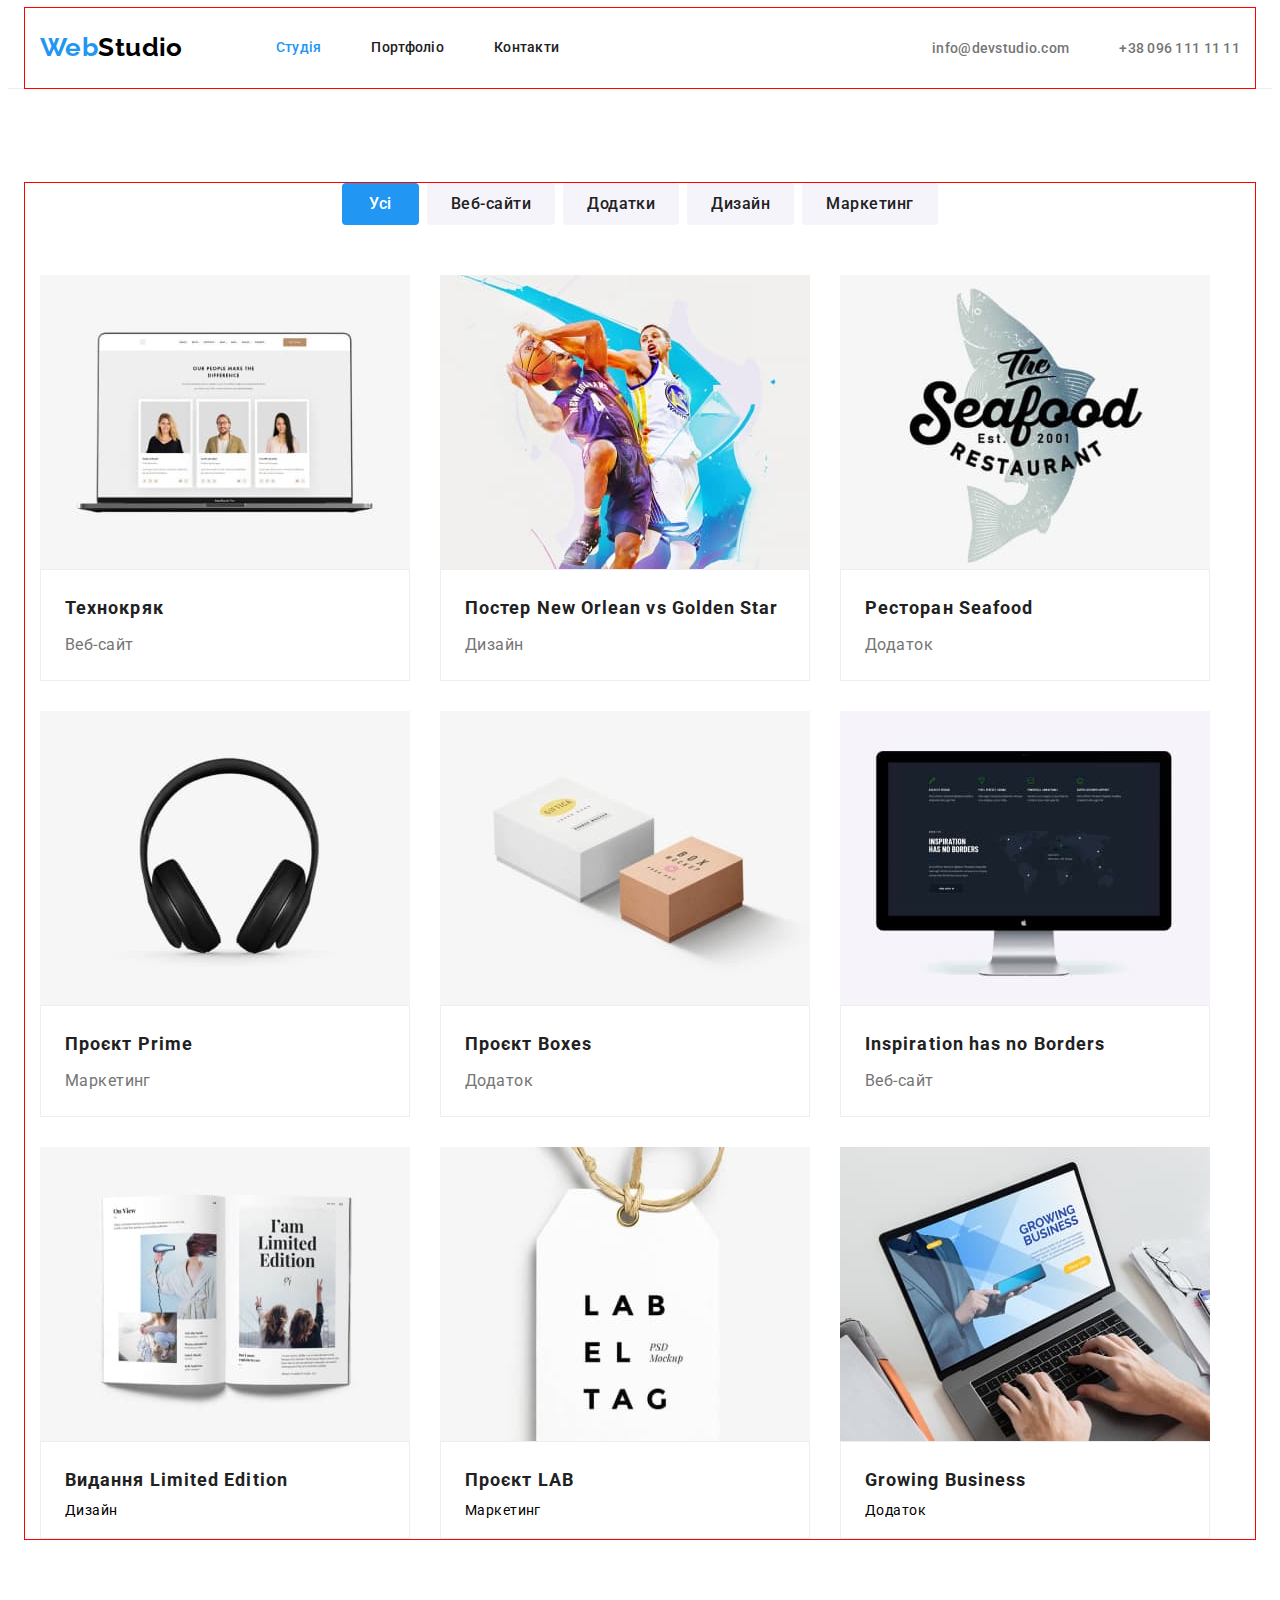
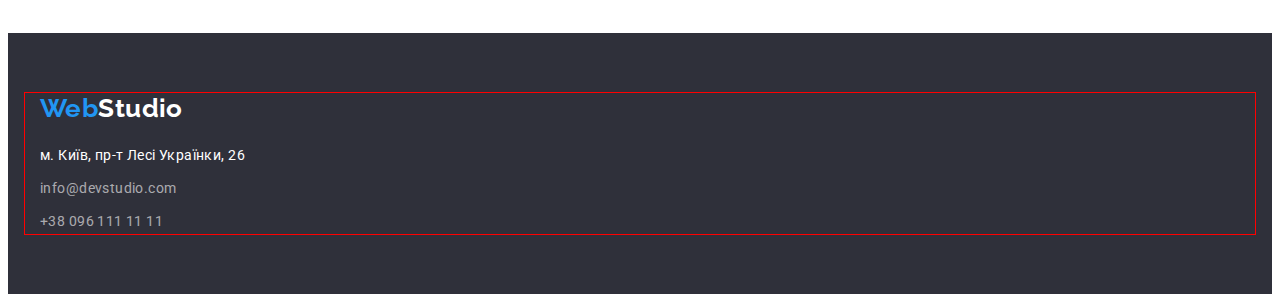
==== portfolio.html @ 40785bff "created new repository" ====
<!DOCTYPE html>
<html lang="uk">
<head>
    <meta charset="UTF-8">
    <meta http-equiv="X-UA-Compatible" content="IE=edge">
    <meta name="viewport" content="width=device-width, initial-scale=1.0">
    <title>Document</title>
    <link rel="preconnect" href="https://fonts.googleapis.com">
    <link rel="preconnect" href="https://fonts.gstatic.com" crossorigin>
    <link href="https://fonts.googleapis.com/css2?family=Raleway:wght@700&family=Roboto:wght@400;500;700;900&display=swap" rel="stylesheet">
    <link rel="stylesheet" href="https://cdnjs.cloudflare.com/ajax/libs/modern-normalize/1.1.0/modern-normalize.min.css" integrity="sha512-wpPYUAdjBVSE4KJnH1VR1HeZfpl1ub8YT/NKx4PuQ5NmX2tKuGu6U/JRp5y+Y8XG2tV+wKQpNHVUX03MfMFn9Q==" crossorigin="anonymous" referrerpolicy="no-referrer" />
    <link rel="stylesheet" href="./css/styles.css">
</head>
<body>
   <!--Шапка сайту-->
   <header class="header">
    <div class="container header-container">
        <nav class="header-navigation">
        <a href="/" class="header-logo">
            <span class="header-logo-part">Web</span>Studio
        </a>
        <ul class="header-list">
            <li class="header-item"><a href="./index.html" class="header-link link current">Студія</a></li>
            <li class="header-item"><a href="" class="header-link link">Портфоліо</a></li>
            <li class="header-item"><a href="" class="header-link link">Контакти</a></li>
        </ul>
    </nav>
        <ul class="header-contacts">
            <li class="header-item">
                <a href="mailto:info@devstudio.com" class="header-mail link">info@devstudio.com</a>
            </li>
            <li class="header-item">
                <a href="tel:+380961111111" class="header-tel link">+38 096 111 11 11</a>
            </li>
        </ul>
    </div>
</header> 
<main>
<section class="section portfolio">
    <div class="container">
        <h1 class="section-title visually-hidden">Портфоліо</h1>
        <ul class="section-list-btn">
            <li class="section-item-btn"><button type="button" class="button button-primary">Усі</button></li>
            <li class="section-item-btn"><button type="button" class="button button-secondary">Веб-сайти</button></li>
            <li class="section-item-btn"><button type="button" class="button button-secondary">Додатки</button></li>
            <li class="section-item-btn"><button type="button" class="button button-secondary">Дизайн</button></li>
            <li class="section-item-btn"><button type="button" class="button button-secondary">Маркетинг</button></li>
        </ul>
        <ul class="section-list-card">
            <li class="section-item-card">
               <img src="./images/технокряк.jpg" alt="сторінка сайту з членами команди" width="370" height="294">
               <div class="card">
                   <h3 class="section-subtitle-description">Технокряк</h3>
                   <p class="section-text-choise">Веб-сайт</p>
               </div>
            </li>
            <li class="section-item-card">
                <img src="./images/постер.jpg" alt="постер з баскетболістами" width="370" height="294">
                <div class="card">
                    <h3 class="section-subtitle-description">Постер New Orlean vs Golden Star</h3>
                    <p class="section-text-choise">Дизайн</p>
                </div>
            </li>
            <li class="section-item-card">
                <img src="./images/ресторан.jpg" alt="лого ресторану Seafood" width="370" height="294">
                <div class="card">
                    <h3 class="section-subtitle-description">Ресторан Seafood</h3>
                    <p class="section-text-choise">Додаток</p>
                </div>
            </li>
            <li class="section-item-card">
                <img src="./images/прайм.jpg" alt="фото навушників" width="370" height="294">
                <div class="card">
                    <h3 class="section-subtitle-description">Проєкт Prime</h3>
                    <p class="section-text-choise">Маркетинг</p>
                </div>
            </li>
            <li class="section-item-card">
                <img src="./images/проєкт.jpg" alt="фото коробок" width="370" height="294">
                <div class="card">
                    <h3 class="section-subtitle-description">Проєкт Boxes</h3>
                    <p class="section-text-choise">Додаток</p>
                </div>
            </li>
            <li class="section-item-card">
            <img src="./images/безграниць.jpg" alt="веб-сайт на моніторі" width="370" height="294">
                <div class="card">
                    <h3 class="section-subtitle-description">Inspiration has no Borders</h3>
                    <p class="section-text-choise">Веб-сайт</p>
                </div>
            </li>
            <li class="section-item-card">
            <img src="./images/видання.jpg" alt="фото журналу" width="370" height="294">
                <div class="card">
                    <h3 class="section-subtitle-description">Видання Limited Edition</h3>
                    <p>Дизайн</p>
                </div>
            </li>
            <li class="section-item-card">
            <img src="./images/лаб.jpg" alt="фото лейби проекту" width="370" height="294">
                <div class="card">
                    <h3 class="section-subtitle-description">Проєкт LAB</h3>
                    <p>Маркетинг</p>
                </div>
            </li>
            <li class="section-item-card">
            <img src="./images/бізнес.jpg" alt="веб-сайт на моніторі ноутбука" width="370" height="294">
                <div class="card">
                    <h3 class="section-subtitle-description">Growing Business</h3>
                    <p>Додаток</p>
                </div>
            </li>
        </ul>
    </div>
</section>
</main>
<!--Футер-->
<footer class="footer">
    <div class="container">
        <a href="/" class="footer-logo"><span class="footer-logo-part">Web</span>Studio</a>
        <address class="footer-address">м. Київ, пр-т Лесі Українки, 26</address>
        <ul class="footer-list">
         <li class="footer-item footer-mail"><a href="mailto:info@devstudio.com" class="footer-mail link">info@devstudio.com</a></li>
         <li class="footer-item"><a href="tel:+380961111111" class="footer-tel link">+38 096 111 11 11</a></li>
        </ul> 
    </div>
 </footer>
</body>
</html>
---- css/styles.css ----
/* Колір основного тексту #757575 */

/* Другорядний колір тексту #212121 */ 

/* Білий колір #FFFFFF */

/* Чорний колір #000000 */

/* Акцент колір #2196F3 */

/* ФОН */

/* Колір із прозорістю rgba(255, 255, 255, 0.6); */

/* Другорядний колір фону #F5F4FA */

/* Основний колір фону #F5F5F5 */

/* Колір хедеру та футеру #2F303A */

:root {
    --primary-text-color: #757575;
    --secondary-text-color: #212121;
    --accent-color: #2196F3;
    --background-color: #FFFFFF;
    --black-color: #000000;
    --white-color: #FFFFFF;
    --header-footer-color: #2F303A; 
    --transparent-color: rgba(255, 255, 255, 0.6);
    --main-line-heigh:
    
    
}

p, 
h1, 
h2, 
h3, 
h4, 
h5, 
h6 {
    margin: 0;
}

ul, 
ol {
    margin: 0;
    padding: 0;
    list-style: none;
}

img {
    display: block;
    max-width: 100%;
    height: auto;
}

body {
    background-color: var(--background-color);
    font-family: 'Roboto', sans-serif;

    font-size: 14px;
    letter-spacing: 0.03em
}

.link {
text-decoration: none;
}

.container {
    width: 1200px;
    padding-left: 15px;
    padding-right: 15px;
    outline: 1px solid red;
    margin: 0 auto;
}

.visually-hidden {
    position: absolute;
    white-space: nowrap;
    width: 1px;
    height: 1px;
    overflow: hidden;
    border: 0;
    padding: 0;
    clip: rect(0 0 0 0);
    clip-path: inset(50%);
    margin: -1px;
}

/* ----------------Шапка сайту--------------- */

.header {
border-bottom: 1px solid #ECECEC;
}

.header-list {
display: flex;
gap: 50px;
}

.header-container {
display: flex;
align-items: center;
}

.header-navigation{
display: flex;
align-items: center;
}

.header-contacts {
display: flex;
margin-left: auto;
gap: 50px;
}

.header-logo {
padding-right: 93px;
padding-top: 24px;
padding-bottom: 25px;
}

.header-logo,
.footer-logo {
font-family: 'Raleway', sans-serif;
font-weight: 700;
font-size: 26px;
line-height: 1.19;
color: var(--black-color);
text-decoration: none;
}

.header-logo-part,
.footer-logo-part {
    color: var(--accent-color)
}

.header-link {
display: block;
padding-top: 32px;
padding-bottom: 32px;
}

.header-link,
.header-mail,
.header-tel {
font-weight: 500;
font-size: 14px;
line-height: 1.14;
letter-spacing: 0.02em;
color: var(--secondary-text-color);
}

.header-mail,
.header-tel {
color: var(--primary-text-color);
}

.header-list .link.current {
    color: var(--accent-color);
}

.header-list .link:hover,
.header-list .link:focus {
    color: var(--accent-color);
}

.header-list .link:active {
    color: var(--accent-color);
}

.header-contacts .link:hover,
.header-contacts .link:focus {
    color: var(--accent-color);
}

/* -------------------Hero------------------- */

.hero {
    background-color: var(--header-footer-color);
    outline: 2px solid red;
    text-align: center;
    padding-top: 200px;
    padding-bottom: 200px;
}

.hero-title {
margin-bottom: 30px;
margin-right: auto;
margin-left: auto;

font-weight: 900;
font-size: 44px;
line-height: 1.36;
letter-spacing: 0.06em;
text-transform: uppercase;
color: var(--white-color);

max-width: 696px;
}

/* Button */

.button {
font-family: inherit;
font-weight: 500;
font-size: 16px;
line-height: 1.62;
text-align: center;
letter-spacing: 0.03em;
cursor: pointer;
border-radius: 4px;
}

.button-primary {
    padding: 6px 25px;
    min-width: 73px;

    border-color: transparent;
    background-color: var(--accent-color);
    color: var(--white-color);
    
}

.button-primary:hover,
.button-primary:focus {
    color: var(--secondary-text-color);
}

.button-secondary {
    padding: 6px 22px;
    min-width: 103px;

    border-color: transparent;
    background-color: #F5F4FA;
    color: var(--secondary-text-color);
}

.button-secondary:hover,
.button-secondary:focus {
    color: var(--accent-color);
}

.hero-button {
display: inline-block;
font-family: inherit;

font-weight: 700;
font-size: 16px;
line-height: 1.88;
min-width: 216px;
border-radius: 4px;
padding: 10px 32px;
cursor: pointer;

align-items: center;
text-align: center;
letter-spacing: 0.06em;

border-color: transparent;
background-color: var(--accent-color);
color: var(--white-color);


}

.hero-button:hover,
.hero-button:focus {
    color: var(--secondary-text-color);
}

/* ------------------Sections---------------- */
.section {
    padding-top: 94px;
    padding-bottom: 94px;
}

.section-list {
display: flex;
gap: 30px;
}

.section-item {
width: calc((100% - 90px) / 4);
}

.content {
    padding-top: 30px;
    padding-bottom: 30px;
}

.section-subtitle-team {
    margin-bottom: 10px;
}

.section-title {
margin-bottom: 50px;

font-weight: 700;
font-size: 36px;
line-height: 1.16;
text-align: center;
color: var(--secondary-text-color);
}

.section-list-features {
display: flex;
gap: 30px;
}

.section-item-features {
    width: calc((100% - 60px) / 3);
}

.section-subtitle {
margin-bottom: 10px;

font-weight: 700;
font-size: 14px;
line-height: 1.14;
text-transform: uppercase;
color: var(--secondary-text-color);
}

.section-text {
line-height: 1.71;
color: #757575;
}

.team {
    background-color: #F5F4FA;
}

.section-subtitle-team {
    font-weight: 500;
    font-size: 16px;
    line-height: 1.18;
    text-align: center;
    color: var(--secondary-text-color)
}

.section-text-activity {
font-size: 16px;
line-height: 1.18;
text-align: center;
color: #757575;
}

.features {
    padding-top: 0;

}


/* -----------------Футер-------------------- */

.footer {
background-color: var(--header-footer-color);
padding-top: 60px;
padding-bottom: 60px;
}

.footer-logo {
    color: var(--white-color);
    /* margin-bottom: 20px; */
}

.footer-address,
.footer-list {
font-style: normal;
color: var(--white-color);
line-height: 1.71;
}

.footer-address {
margin-bottom: 9px;
margin-top: 20px;
}

.footer-mail,
.footer-tel {
color: var(--transparent-color);
}

.footer-mail {
    margin-bottom: 9px;
}

.footer-item .link:hover,
.footer-item .link:focus {
    color: var(--accent-color);
}

/* ---------------Portfolio------------------ */

.portfolio {
background-color: var(--white-color);
}

.section-subtitle-description {
font-weight: 700;
font-size: 18px;
line-height: 2;
letter-spacing: 0.06em;
color: var(--secondary-text-color);
}

.section-text-choise {
font-size: 16px;
line-height: 1.88;
color: var(--primary-text-color);
}

.section-list-btn{
    display: flex;
    flex-wrap: wrap;
    justify-content: center;
    gap: 8px;
    margin-bottom: 50px;
}

.section-item-btn {
    max-width: 575px;
}

.section-list-card {
    display: flex;
    flex-wrap: wrap;
    gap: 30px;
}

.section-item-card {
    max-width: calc((100% - 60) / 3);
}

.card {
    padding: 20px 24px;
    border: 1px solid #EEEEEE;
}

.section-subtitle-description {
    margin-bottom: 4px;
}
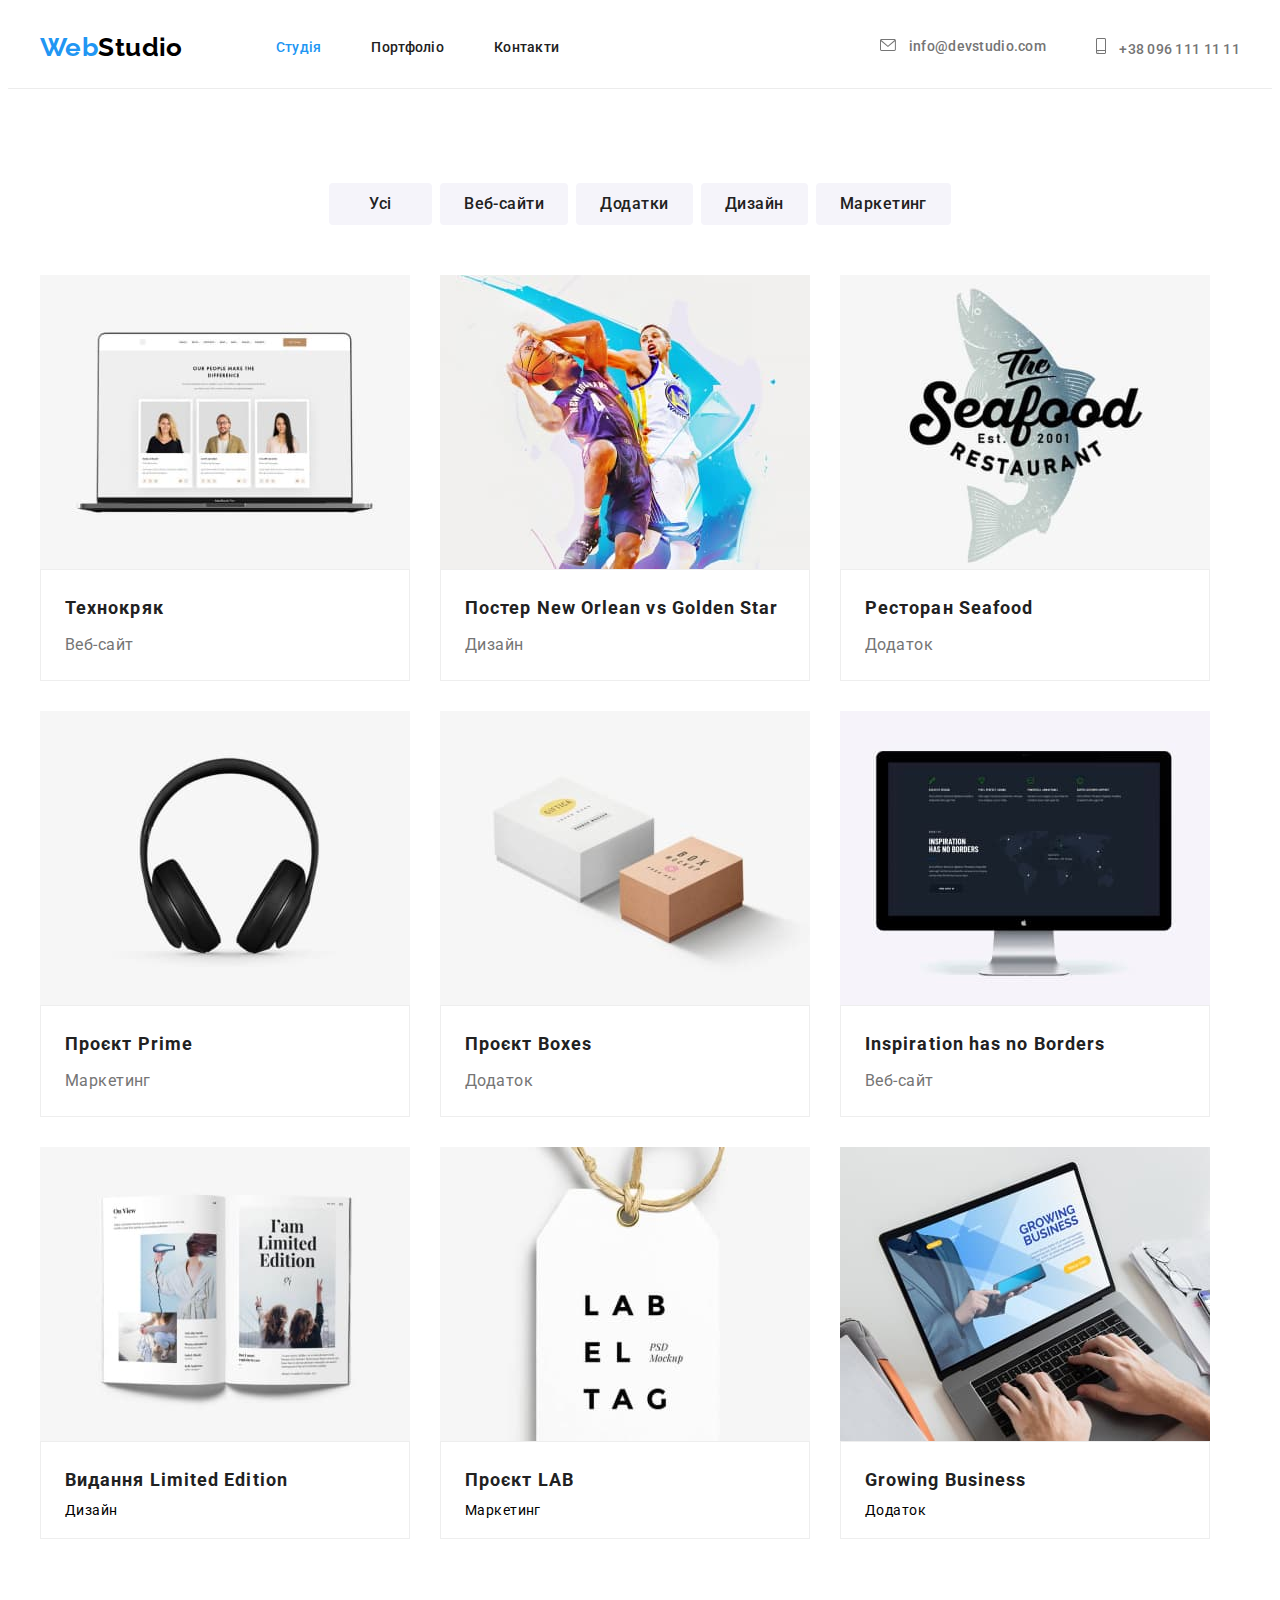
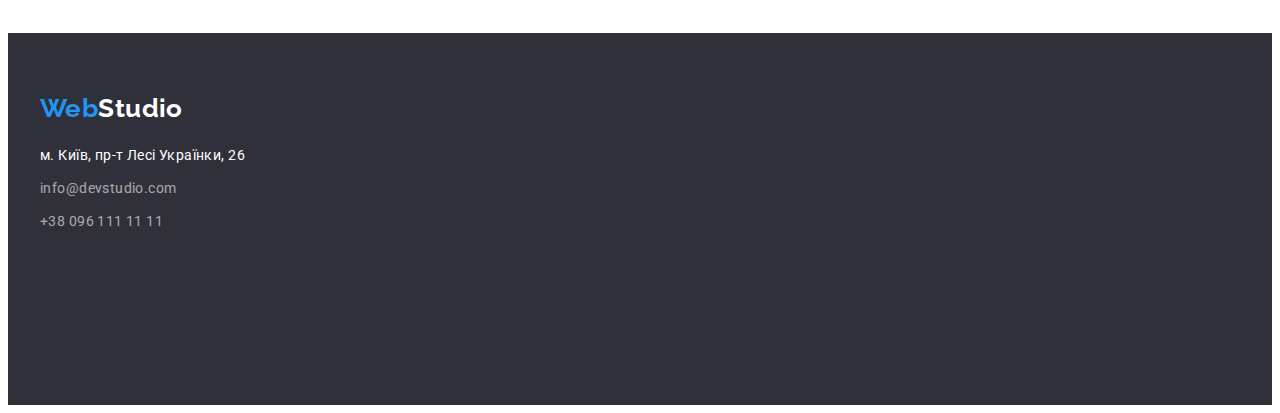
==== commit 5f432edd: "Decorated portfolio section" ====
--- a/portfolio.html
+++ b/portfolio.html
@@ -25,14 +25,22 @@
             <li class="header-item"><a href="" class="header-link link">Контакти</a></li>
         </ul>
     </nav>
-        <ul class="header-contacts">
-            <li class="header-item">
-                <a href="mailto:info@devstudio.com" class="header-mail link">info@devstudio.com</a>
-            </li>
-            <li class="header-item">
-                <a href="tel:+380961111111" class="header-tel link">+38 096 111 11 11</a>
-            </li>
-        </ul>
+      <ul class="header-contacts">
+        <li class="header-item">
+            <a href="mailto:info@devstudio.com" class="header-mail link">
+                <svg class="mail-icon" width="16px" height="12px">
+                    <use href="./images/symbol-defs.svg#icon-envelope-hover"></use>
+                </svg>
+                info@devstudio.com</a>
+        </li>
+        <li class="header-item">
+            <a href="tel:+380961111111" class="header-tel link">
+                <svg class="tel-icon" width="10px" height="16px">
+                    <use href="./images/symbol-defs.svg#icon-smartphone"></use>
+                </svg>
+                +38 096 111 11 11</a>
+        </li>
+      </ul>
     </div>
 </header> 
 <main>
@@ -40,7 +48,7 @@
     <div class="container">
         <h1 class="section-title visually-hidden">Портфоліо</h1>
         <ul class="section-list-btn">
-            <li class="section-item-btn"><button type="button" class="button button-primary">Усі</button></li>
+            <li class="section-item-btn"><button type="button" class="button button-secondary">Усі</button></li>
             <li class="section-item-btn"><button type="button" class="button button-secondary">Веб-сайти</button></li>
             <li class="section-item-btn"><button type="button" class="button button-secondary">Додатки</button></li>
             <li class="section-item-btn"><button type="button" class="button button-secondary">Дизайн</button></li>
@@ -48,11 +56,11 @@
         </ul>
         <ul class="section-list-card">
             <li class="section-item-card">
-               <img src="./images/технокряк.jpg" alt="сторінка сайту з членами команди" width="370" height="294">
-               <div class="card">
-                   <h3 class="section-subtitle-description">Технокряк</h3>
-                   <p class="section-text-choise">Веб-сайт</p>
-               </div>
+                   <img src="./images/технокряк.jpg" alt="сторінка сайту з членами команди" width="370" height="294">
+                   <div class="card">
+                       <h3 class="section-subtitle-description">Технокряк</h3>
+                       <p class="section-text-choise">Веб-сайт</p>
+                   </div>
             </li>
             <li class="section-item-card">
                 <img src="./images/постер.jpg" alt="постер з баскетболістами" width="370" height="294">
--- a/css/styles.css
+++ b/css/styles.css
@@ -71,7 +71,7 @@
     width: 1200px;
     padding-left: 15px;
     padding-right: 15px;
-    outline: 1px solid red;
+    /* outline: 1px solid red; */
     margin: 0 auto;
 }
 
@@ -149,7 +149,13 @@
 font-size: 14px;
 line-height: 1.14;
 letter-spacing: 0.02em;
+align-items: center;
 color: var(--secondary-text-color);
+}
+
+.header-item {
+    align-items: center;
+    justify-content: center;
 }
 
 .header-mail,
@@ -175,14 +181,39 @@
     color: var(--accent-color);
 }
 
+.mail-icon {
+    fill: currentColor;
+    margin-right: 10px;
+}
+
+.tel-icon {
+    fill: currentColor;
+    margin-right: 10px;
+    justify-content: center;
+    align-items: center;
+}
 /* -------------------Hero------------------- */
 
 .hero {
-    background-color: var(--header-footer-color);
-    outline: 2px solid red;
     text-align: center;
+}
+
+.hero-content {
     padding-top: 200px;
     padding-bottom: 200px;
+    max-width: 1600px;
+    height: 600px;
+    margin-left: auto;
+    margin-right: auto;
+    background-color: var(--header-footer-color);
+    background-image: linear-gradient(
+        rgba(47, 48, 58, 0.4),
+        rgba(47, 48, 58, 0.4)
+    ),
+    url(../images/hero-bg.jpg);
+    background-position: center;
+    background-size: cover;
+    background-repeat: no-repeat;
 }
 
 .hero-title {
@@ -213,21 +244,6 @@
 border-radius: 4px;
 }
 
-.button-primary {
-    padding: 6px 25px;
-    min-width: 73px;
-
-    border-color: transparent;
-    background-color: var(--accent-color);
-    color: var(--white-color);
-    
-}
-
-.button-primary:hover,
-.button-primary:focus {
-    color: var(--secondary-text-color);
-}
-
 .button-secondary {
     padding: 6px 22px;
     min-width: 103px;
@@ -239,7 +255,13 @@
 
 .button-secondary:hover,
 .button-secondary:focus {
-    color: var(--accent-color);
+    color: var(--white-color);
+    background-color: var(--accent-color);
+    box-shadow: 
+    0px 3px 1px rgba(0, 0, 0, 0.1), 
+    0px 1px 2px rgba(0, 0, 0, 0.08), 
+    0px 2px 2px rgba(0, 0, 0, 0.12);
+
 }
 
 .hero-button {
@@ -283,11 +305,28 @@
 
 .section-item {
 width: calc((100% - 90px) / 4);
+box-shadow: 
+0px 1px 3px rgba(0, 0, 0, 0.12), 
+0px 1px 1px rgba(0, 0, 0, 0.14), 
+0px 2px 1px rgba(0, 0, 0, 0.2);
+border-radius: 0px 0px 4px 4px;
 }
 
 .content {
     padding-top: 30px;
     padding-bottom: 30px;
+}
+
+.icon-container {
+    display: flex;
+    max-width: 270px;
+    height: 120px;
+    
+    align-items: center;
+    justify-content: center;
+    margin-bottom: 30px;
+    background-color: #F5F4FA;
+    border-radius: 4px
 }
 
 .section-subtitle-team {
@@ -311,6 +350,10 @@
 
 .section-item-features {
     width: calc((100% - 60px) / 3);
+}
+
+.features {
+    padding-top: 0;
 }
 
 .section-subtitle {
@@ -345,11 +388,67 @@
 line-height: 1.18;
 text-align: center;
 color: #757575;
-}
-
-.features {
-    padding-top: 0;
-
+margin-bottom: 16px;
+}
+
+.soc-list {
+    display: flex;
+    gap: 10px;
+    justify-content: center;
+}
+
+.soc-link, 
+.social-link {
+    width: 44px;
+    height: 44px;
+    border-radius: 50%;
+    background-color: var(--white-color);
+    display: flex;
+    align-items: center;
+    justify-content: center;
+}
+
+.soc-link:hover, 
+.soc-link:focus,
+.social-link:hover,
+.social-link:focus {
+background-color: var(--accent-color);
+}
+
+.soc-icon {
+fill: #AFB1B8;
+}
+
+.soc-icon:hover, 
+.soc-icon:focus {
+    fill: var(--white-color);
+    background-color: var(--accent-color);
+}
+
+.customers-list {
+    display: flex;
+    gap: 30px;
+}
+
+.customers-item {
+    width: calc((100% - 150px) / 6);
+}
+
+.customers-link {
+    display: flex;
+    max-width: 170px;
+    height: 92px;
+    justify-content: center;
+    align-items: center;
+    border: 1px solid #AFB1B8;
+    border-radius: 4px;
+    fill: #AFB1B8;
+}
+
+.customers-link:hover,
+.customers-link:focus {
+    fill: var(--accent-color);
+    border-color: var(--accent-color);
 }
 
 
@@ -359,11 +458,12 @@
 background-color: var(--header-footer-color);
 padding-top: 60px;
 padding-bottom: 60px;
+max-width: 1600px;
+height: 252px;
 }
 
 .footer-logo {
     color: var(--white-color);
-    /* margin-bottom: 20px; */
 }
 
 .footer-address,
@@ -391,6 +491,51 @@
 .footer-item .link:focus {
     color: var(--accent-color);
 }
+
+.footer-text {
+font-weight: 700;
+font-size: 14px;
+line-height: 1.14;
+letter-spacing: 0.03em;
+text-transform: uppercase;
+
+color: #FFFFFF;
+
+    }   
+
+.footer-container {
+    width: 1200px;
+    padding-left: 15px;
+    padding-right: 15px;
+    outline: 1px solid red;
+    margin: 0 auto;
+    display: flex;
+    background-position: right;
+}
+
+.social {
+justify-content: center;
+align-items: center;
+padding-left: 70px;
+padding-top: 12px;
+padding-bottom: 100px;
+}
+
+.social-list {
+    display: flex;
+    gap: 10px;
+    margin-top: 20px;
+}
+
+.social-link {
+    background-color: rgba(255, 255, 255, 0.1);
+}
+
+.social-icon {
+fill: var(--white-color);
+}
+
+
 
 /* ---------------Portfolio------------------ */
 
@@ -431,7 +576,15 @@
 }
 
 .section-item-card {
-    max-width: calc((100% - 60) / 3);
+    max-width: calc((100% - 60) / 3);   
+}
+
+.section-item-card:hover {
+    box-shadow: 
+0px 1px 1px rgba(0, 0, 0, 0.12), 
+0px 4px 4px rgba(0, 0, 0, 0.06), 
+1px 4px 6px rgba(0, 0, 0, 0.16);
+
 }
 
 .card {
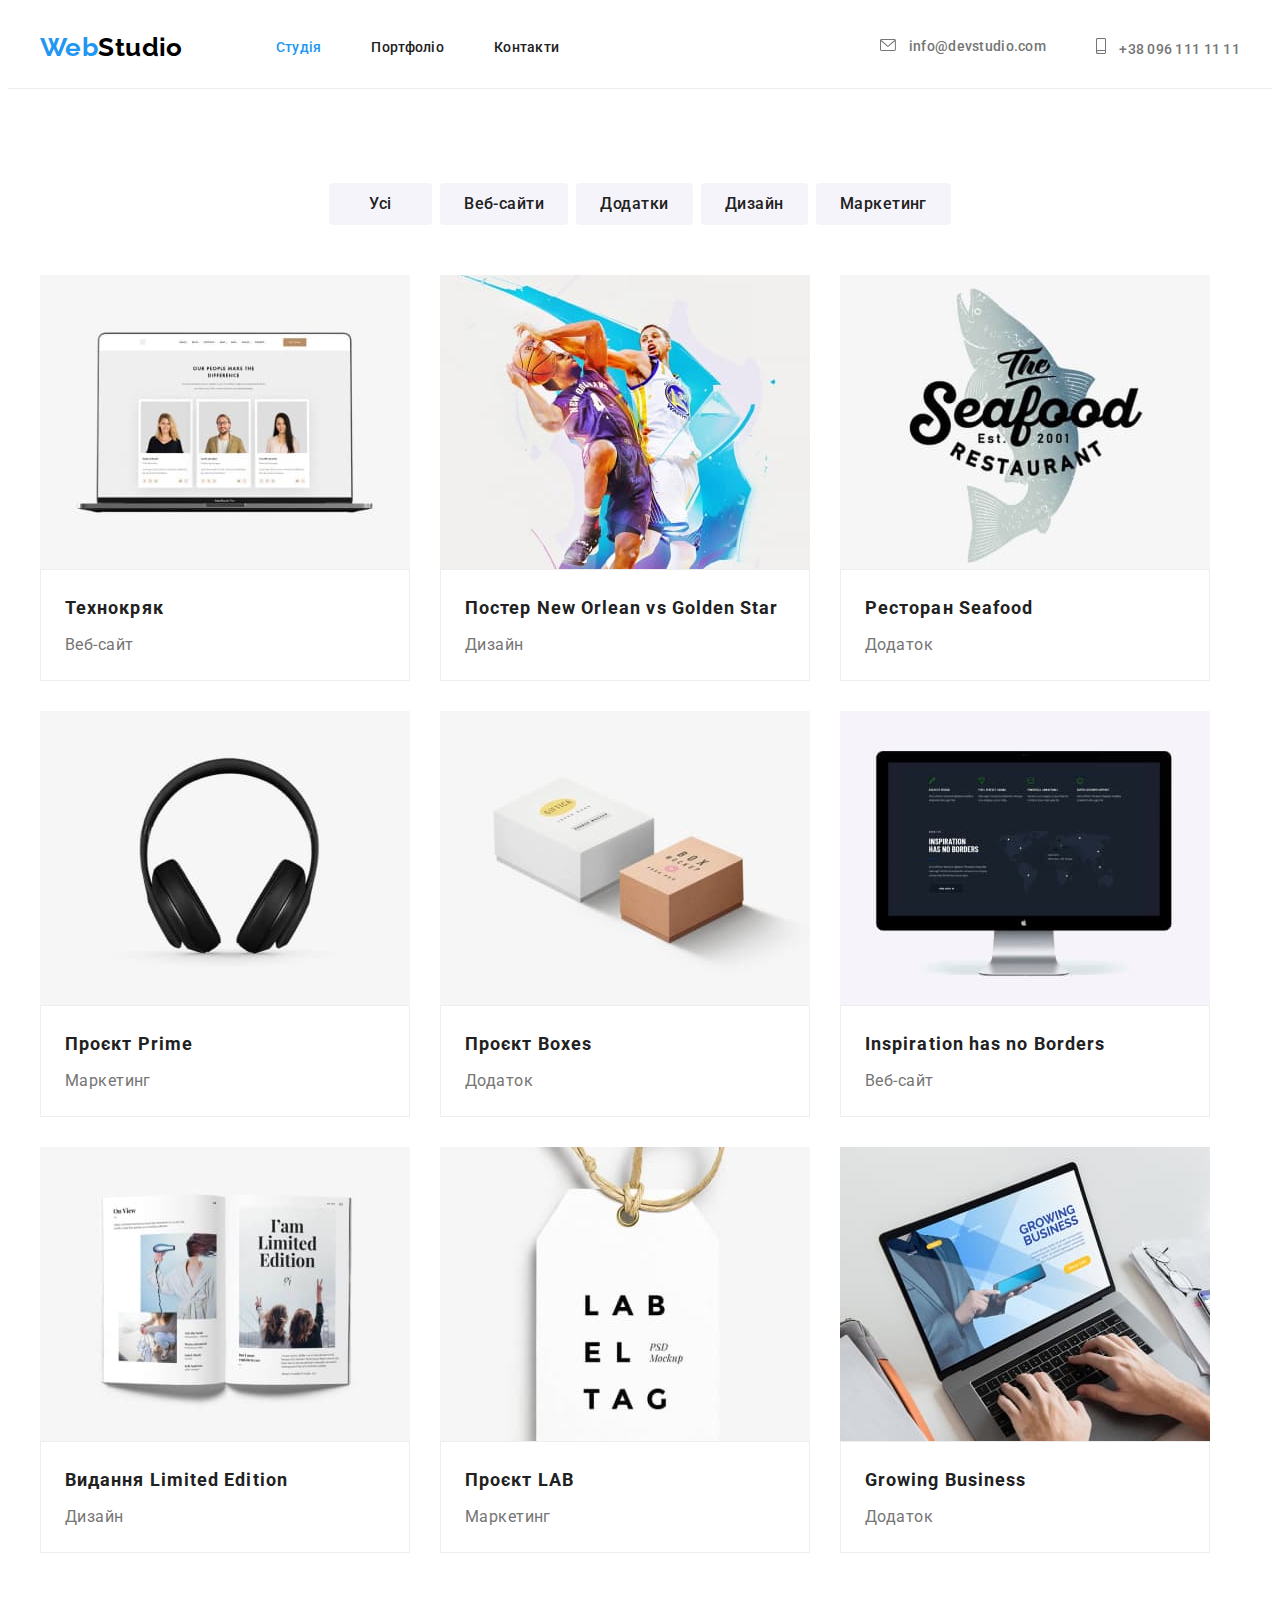
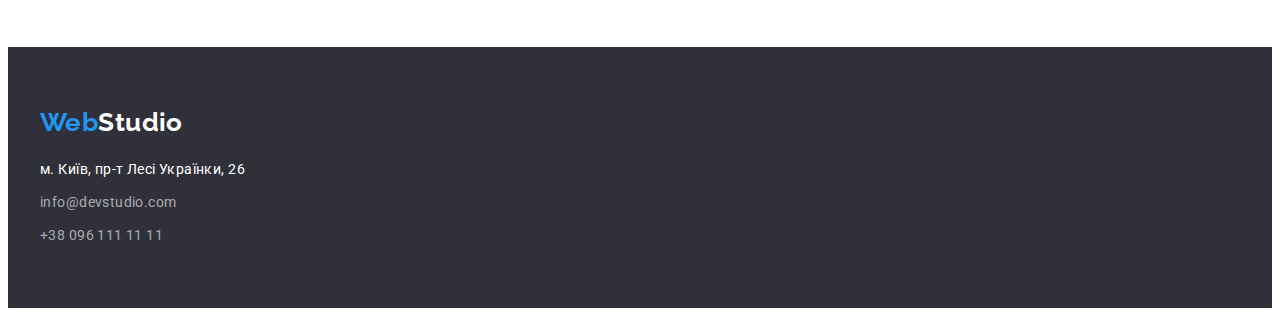
==== commit afbc38fb: "Correction" ====
--- a/portfolio.html
+++ b/portfolio.html
@@ -101,21 +101,21 @@
             <img src="./images/видання.jpg" alt="фото журналу" width="370" height="294">
                 <div class="card">
                     <h3 class="section-subtitle-description">Видання Limited Edition</h3>
-                    <p>Дизайн</p>
+                    <p class="section-text-choise">Дизайн</p>
                 </div>
             </li>
             <li class="section-item-card">
             <img src="./images/лаб.jpg" alt="фото лейби проекту" width="370" height="294">
                 <div class="card">
                     <h3 class="section-subtitle-description">Проєкт LAB</h3>
-                    <p>Маркетинг</p>
+                    <p class="section-text-choise">Маркетинг</p>
                 </div>
             </li>
             <li class="section-item-card">
             <img src="./images/бізнес.jpg" alt="веб-сайт на моніторі ноутбука" width="370" height="294">
                 <div class="card">
                     <h3 class="section-subtitle-description">Growing Business</h3>
-                    <p>Додаток</p>
+                    <p class="section-text-choise">Додаток</p>
                 </div>
             </li>
         </ul>
--- a/css/styles.css
+++ b/css/styles.css
@@ -116,7 +116,7 @@
 }
 
 .header-logo {
-padding-right: 93px;
+margin-right: 93px;
 padding-top: 24px;
 padding-bottom: 25px;
 }
@@ -283,7 +283,7 @@
 border-color: transparent;
 background-color: var(--accent-color);
 color: var(--white-color);
-
+box-shadow: 0px 4px 4px rgba(0, 0, 0, 0.15);
 
 }
 
@@ -303,7 +303,7 @@
 gap: 30px;
 }
 
-.section-item {
+.section-item-team {
 width: calc((100% - 90px) / 4);
 box-shadow: 
 0px 1px 3px rgba(0, 0, 0, 0.12), 
@@ -315,6 +315,7 @@
 .content {
     padding-top: 30px;
     padding-bottom: 30px;
+    background-color: var(--white-color);
 }
 
 .icon-container {
@@ -419,10 +420,9 @@
 fill: #AFB1B8;
 }
 
-.soc-icon:hover, 
-.soc-icon:focus {
+.soc-link:hover .soc-icon, 
+.soc-link:focus .soc-icon{
     fill: var(--white-color);
-    background-color: var(--accent-color);
 }
 
 .customers-list {
@@ -458,8 +458,6 @@
 background-color: var(--header-footer-color);
 padding-top: 60px;
 padding-bottom: 60px;
-max-width: 1600px;
-height: 252px;
 }
 
 .footer-logo {
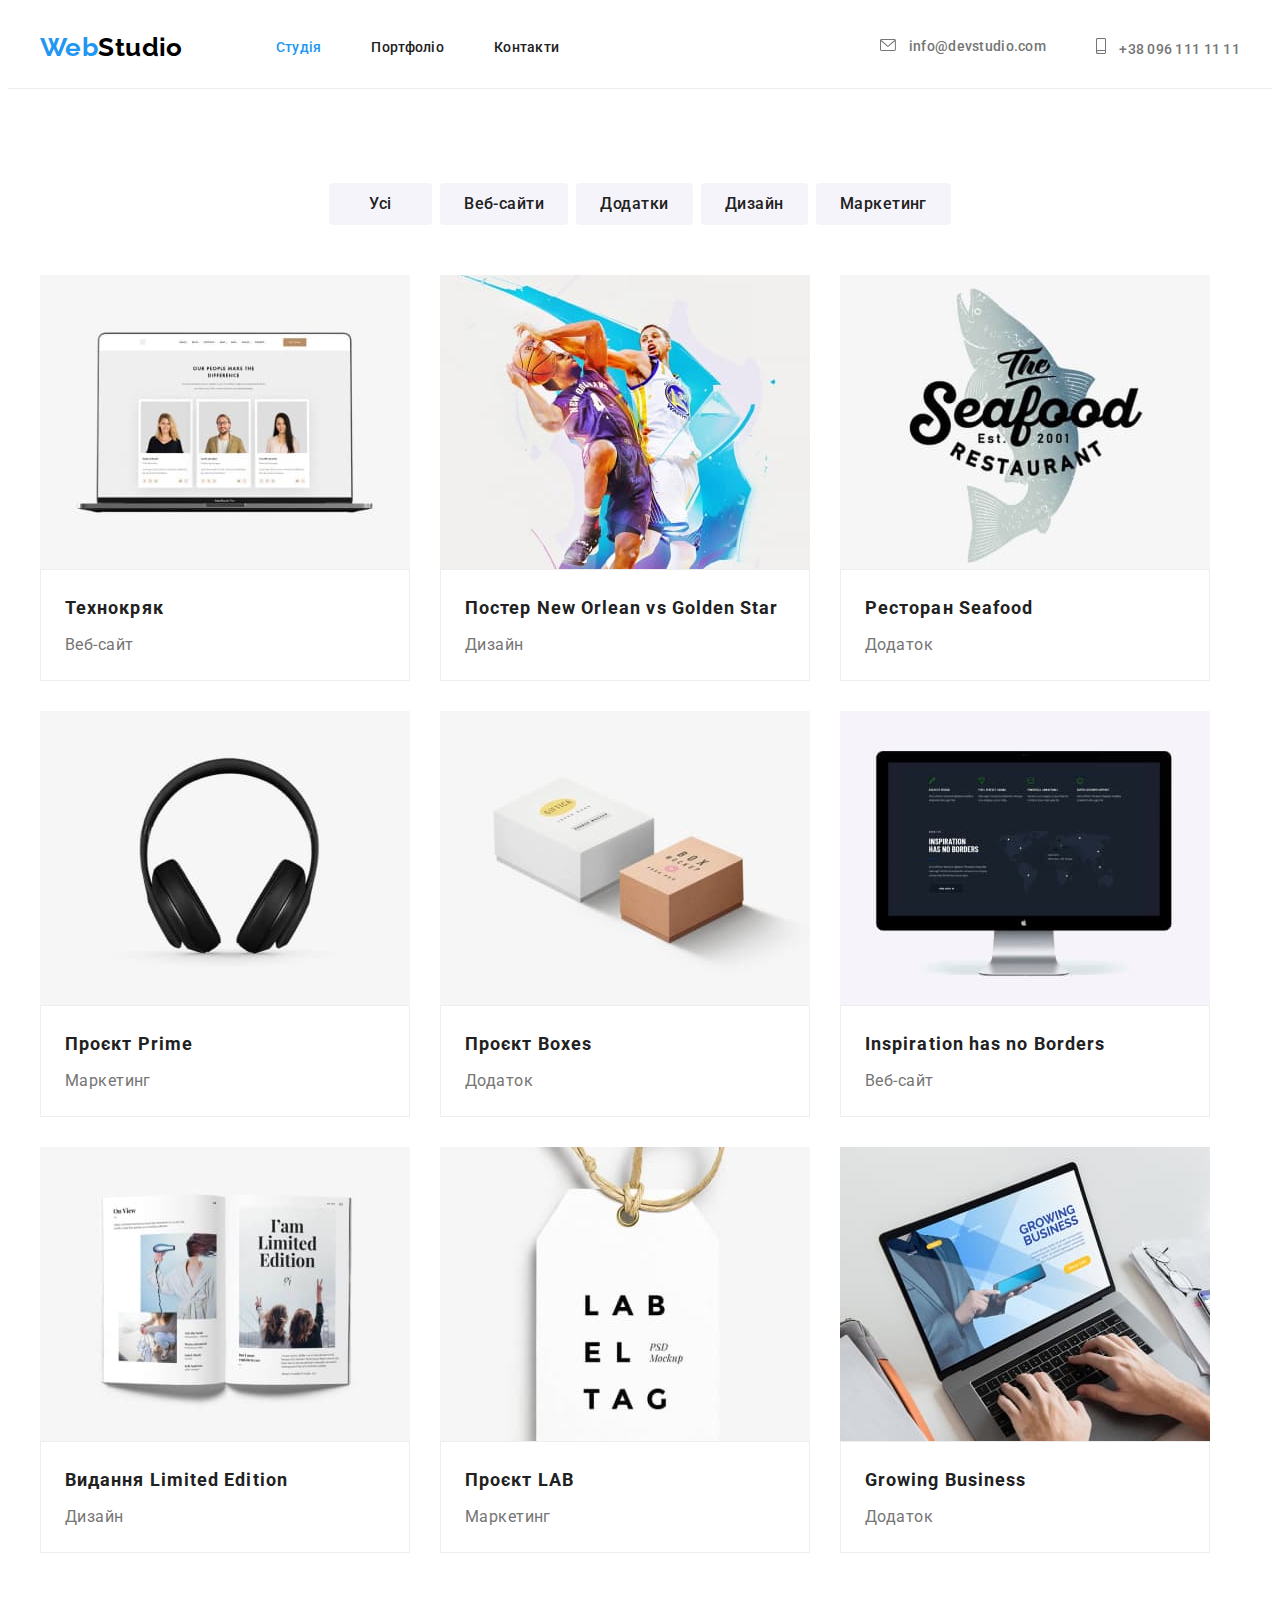
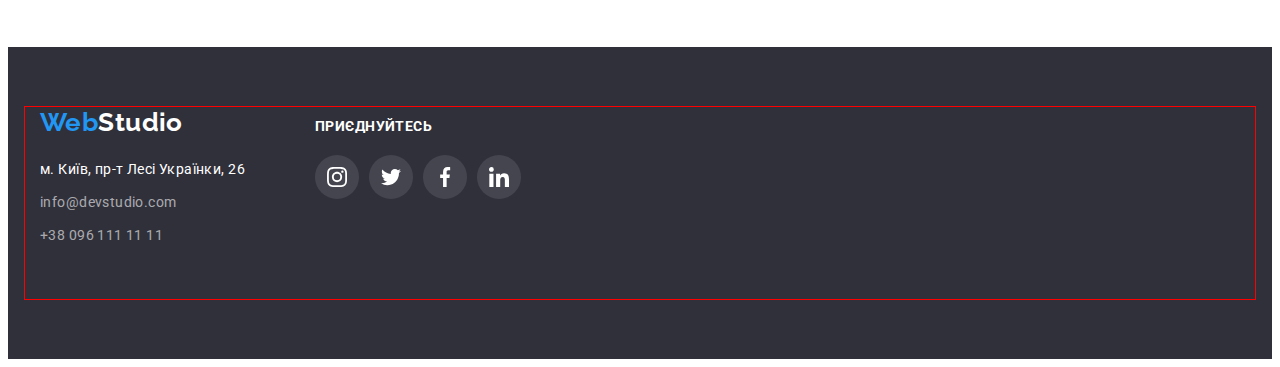
==== commit 639d9136: "Update portfolio.html" ====
--- a/portfolio.html
+++ b/portfolio.html
@@ -124,14 +124,49 @@
 </main>
 <!--Футер-->
 <footer class="footer">
-    <div class="container">
-        <a href="/" class="footer-logo"><span class="footer-logo-part">Web</span>Studio</a>
-        <address class="footer-address">м. Київ, пр-т Лесі Українки, 26</address>
-        <ul class="footer-list">
-         <li class="footer-item footer-mail"><a href="mailto:info@devstudio.com" class="footer-mail link">info@devstudio.com</a></li>
-         <li class="footer-item"><a href="tel:+380961111111" class="footer-tel link">+38 096 111 11 11</a></li>
-        </ul> 
+    <div class="footer-container">
+        <div class="footer-contacts">
+             <a href="/" class="footer-logo"><span class="footer-logo-part">Web</span>Studio</a>
+             <address class="footer-address">м. Київ, пр-т Лесі Українки, 26</address>
+             <ul class="footer-list">
+             <li class="footer-item footer-mail"><a href="mailto:info@devstudio.com" class="footer-mail link">info@devstudio.com</a></li>
+             <li class="footer-item"><a href="tel:+380961111111" class="footer-tel link">+38 096 111 11 11</a></li>
+             </ul>
+         </div>
+            <div class="social">
+                 <p class="footer-text">приєднуйтесь</p>
+               <ul class="social-list">
+                 <li class="social-item">
+                     <a href="" class="social-link">
+                         <svg class="social-icon" width="20px" height="20px">
+                             <use href="./images/symbol-defs.svg#icon-instagram"></use>
+                         </svg>
+                     </a>
+                 </li>
+                 <li class="social-item">
+                     <a href="" class="social-link">
+                         <svg class="social-icon" width="20px" height="20px">
+                             <use href="./images/symbol-defs.svg#icon-twitter"></use>
+                         </svg>
+                     </a>
+                 </li>
+                 <li class="social-item">
+                     <a href="" class="social-link">
+                         <svg class="social-icon" width="20px" height="20px">
+                             <use href="./images/symbol-defs.svg#icon-facebook"></use>
+                         </svg>
+                     </a>
+                 </li>
+                 <li class="social-item">
+                     <a href="" class="social-link">
+                         <svg class="social-icon" width="20px" height="20px">
+                             <use href="./images/symbol-defs.svg#icon-linkedin"></use>
+                         </svg>
+                     </a>
+                 </li>
+               </ul>
+            </div>
     </div>
- </footer>
+</footer>
 </body>
 </html>
